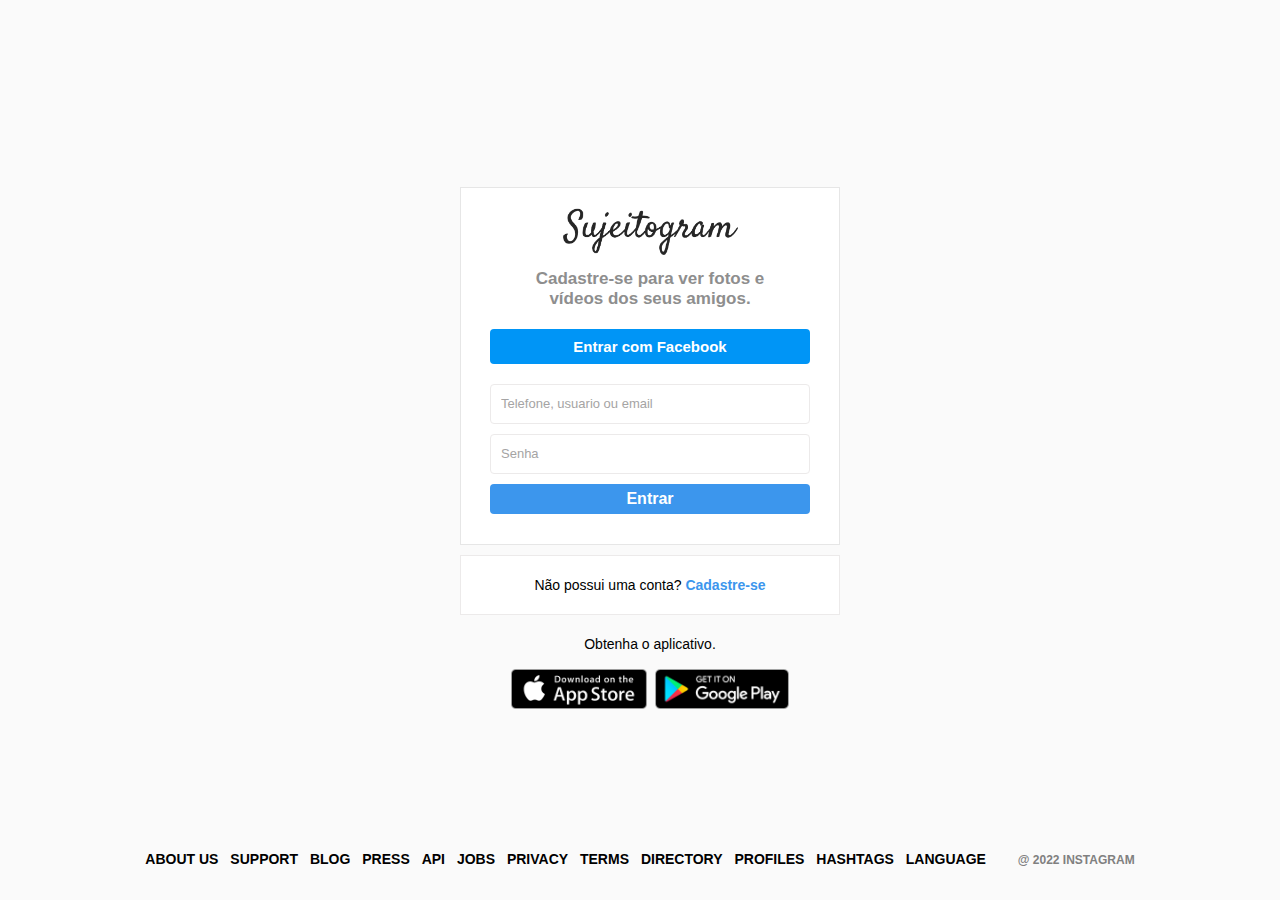
==== signup.html @ b693347c "pagina cadastro" ====
<!DOCTYPE html>
<html lang="pt-br">
  <head>
    <meta charset="UTF-8" />
    <meta http-equiv="X-UA-Compatible" content="IE=edge" />
    <meta name="viewport" content="width=device-width, initial-scale=1.0" />
    <link rel="stylesheet" href="style.css" />

    <title>Faça seu cadastro - Sujeitogram</title>
  </head>
  <body>
    <div id="wrapper">
      <!-- ARREA CONTAINER -->
      <div id="container-signup">
        <!-- AREA DIREITA -->
        <div class="column right">
          <div class="login-panel">
            <div class="logo">
              <img
                class="logo-img"
                src="assets/logo.png"
                alt="Logo do Sujeitogram"
              />
            </div>

            <div class="message">
              <span>Cadastre-se para ver fotos e vídeos dos seus amigos.</span>
            </div>

            <button class="cta-button">Entrar com Facebook</button>

            <form>
              <input
                placeholder="Telefone, usuario ou email"
                type="text"
                name="username"
              />
              <input placeholder="Senha" type="password" name="password" />

              <input type="submit" value="Entrar" />
            </form>
          </div>

          <div class="infobox">
            <p>Não possui uma conta? <a href="#">Cadastre-se</a></p>
          </div>

          <div class="get-app-panel">
            Obtenha o aplicativo.
            <div class="app-buttons">
              <a href="#">
                <img src="assets/appstore.png" alt="Baixe na AppStore" />
              </a>
              <a href="#">
                <img src="assets/googleplay.png" alt="Baixe na Googleplay" />
              </a>
            </div>
          </div>
        </div>
        <!-- FIM AREA DIREITA -->
      </div>
      <!-- FIM AREA CONTAINER -->

      <!-- RODAPE -->
      <footer>
        <div class="footer-inner">
          <a href="#">About us</a>
          <a href="#">Support</a>
          <a href="#">Blog</a>
          <a href="#">Press</a>
          <a href="#">API</a>
          <a href="#">Jobs</a>
          <a href="#">Privacy</a>
          <a href="#">Terms</a>
          <a href="#">Directory</a>
          <a href="#">Profiles</a>
          <a href="#">Hashtags</a>
          <a href="#">Language</a>
          <div class="text-small">@ 2022 Instagram</div>
        </div>
      </footer>
    </div>
  </body>
</html>
---- style.css ----
* {
  box-sizing: border-box;
  margin: 0;
  padding: 0;
}

a {
  color: #3c96ed;
  text-decoration: none;
}

body {
  background: #fafafa;
  height: 100%;
  width: 100%;
  margin: 0;
  padding: 0;
  font-family: Arial, Helvetica, sans-serif;
  font-size: 14px;
  line-height: 18px;
}

#wrapper {
  height: 100vh;
}

#container {
  margin: 0 auto;
  min-height: 100%;
  width: 800px;
  display: flex;
  align-items: center;
}

.column {
  flex-grow: 1;
  width: 50%;
}

.left {
  background-image: url("assets/main-foto.png");
  background-size: 450px;
  background-repeat: no-repeat;
  background-position: center;
  height: 600px;
  margin-bottom: 50px;
}

.right {
  padding-left: 20px;
}

.login-panel {
  background-color: #fff;
  border: 1px solid #e6e6e6;
  text-align: center;
  padding: 20px 0;
}

.logo-img {
  width: 175px;
}

form {
  display: flex;
  flex-direction: column;
  align-items: center;
  justify-content: center;
}

input[type="password"],
input[type="text"] {
  background-color: #ffffff;
  border: 1px solid rgb(236, 234, 234);
  height: 40px;
  border-radius: 4px;
  margin-top: 10px;
  padding: 10px;
  font-size: 13px;
  width: 320px;
  color: #000000;
}

input[type="password"]::placeholder,
input[type="text"]::placeholder {
  color: rgb(165, 164, 164);
}

input[type="password"]:focus,
input[type="text"]:focus {
  outline: 0;
  border: 1px solid #a1a1a1;
}

input[type="submit"] {
  width: 320px;
  margin-top: 10px;
  height: 30px;
  border: 0;
  background-color: #3c96ed;
  border-radius: 4px;
  color: #ffffff;
  font-size: 16px;
  font-weight: bold;
  margin-bottom: 10px;
  cursor: pointer;
}

.infobox {
  background-color: #fff;
  height: 60px;
  border: 1px solid rgb(236, 234, 234);
  margin: 10px auto 0;

  display: flex;
  justify-content: center;
  align-items: center;
}

.infobox p {
  user-select: none;
}

.infobox p a {
  font-weight: bold;
  user-select: none;
}

.get-app-panel {
  margin-top: 20px;
  text-align: center;
}

.app-buttons {
  margin-top: 16px;
}

.app-buttons img {
  height: 40px;
  padding: 0 2px;
}

footer {
  text-align: center;
  height: 50px;
  margin-top: -50px;
}

footer a {
  color: #000;
  text-transform: uppercase;
  font-weight: bold;
  margin-right: 8px;
}

.text-small {
  font-size: 12px;
  font-weight: bold;
  color: grey;
  text-transform: uppercase;
  padding-left: 20px;
  display: inline-block;
}

/* PAGINA SIGNUP */
#container-signup {
  margin: 0 auto;
  min-height: 100%;
  max-width: 400px;
  display: flex;
  align-items: center;
}

.message {
  margin: 10px 70px;
}

.message span {
  text-align: center;
  font-size: 17px;
  font-weight: bold;
  line-height: 20px;
  color: #8e8e8e;
}

.cta-button {
  width: 320px;
  margin: 10px 0;
  height: 35px;
  background-color: #0095f6;
  color: #ffffff;
  border: 0;
  border-radius: 4px;
  font-size: 15px;
  cursor: pointer;
  font-weight: bold;
}
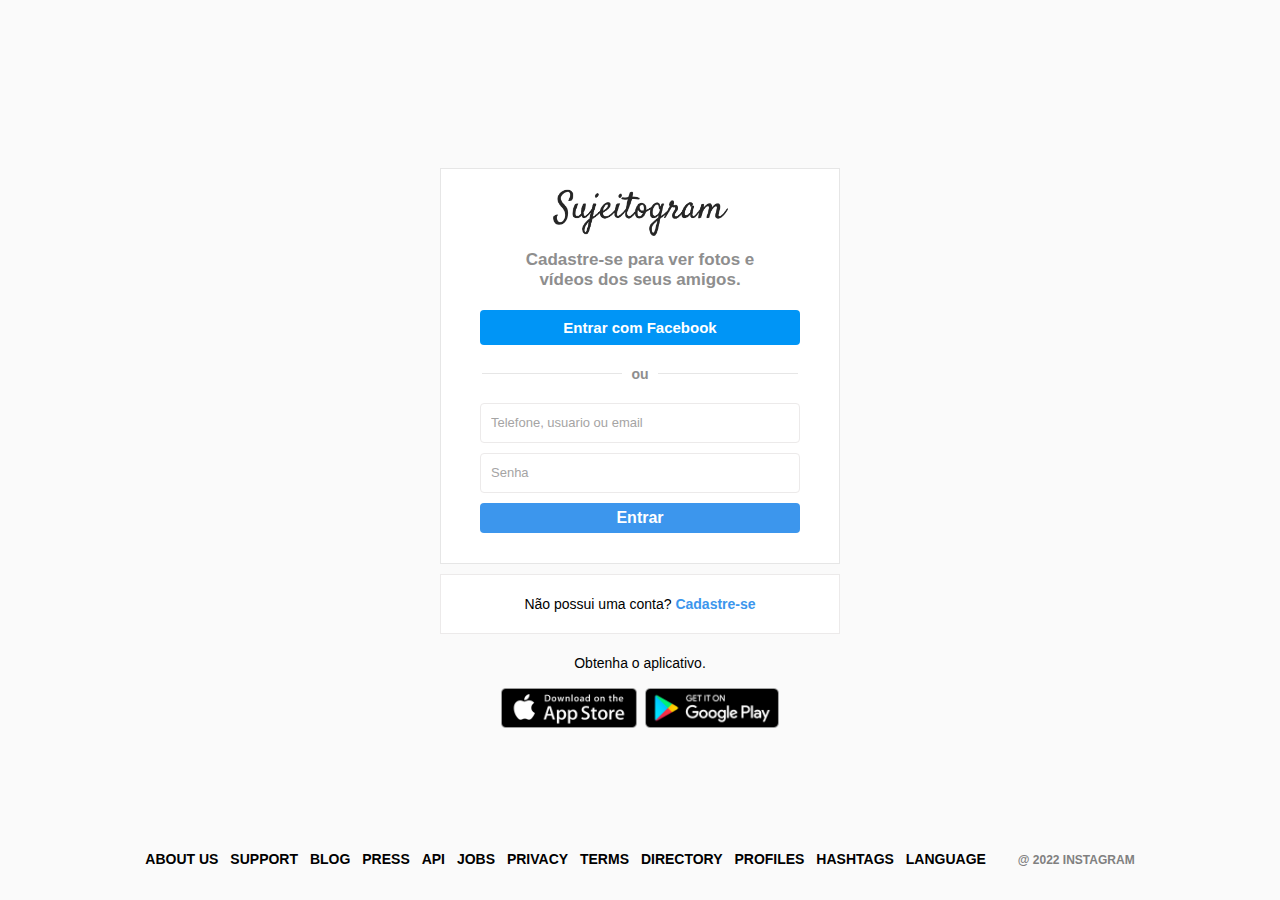
==== commit 39795789: "criando divisor" ====
--- a/signup.html
+++ b/signup.html
@@ -13,7 +13,7 @@
       <!-- ARREA CONTAINER -->
       <div id="container-signup">
         <!-- AREA DIREITA -->
-        <div class="column right">
+        <div class="column">
           <div class="login-panel">
             <div class="logo">
               <img
@@ -28,6 +28,12 @@
             </div>
 
             <button class="cta-button">Entrar com Facebook</button>
+
+            <div class="divisor-container">
+              <div class="line"></div>
+              <div class="divisor-tag">ou</div>
+              <div class="line"></div>
+            </div>
 
             <form>
               <input
--- a/style.css
+++ b/style.css
@@ -195,3 +195,23 @@
   cursor: pointer;
   font-weight: bold;
 }
+
+.divisor-container {
+  display: flex;
+  justify-content: center;
+  align-items: center;
+  margin: 10px 0;
+}
+
+.line {
+  height: 1px;
+  background-color: #e6e6e6;
+  width: 35%;
+}
+
+.divisor-tag {
+  font-weight: bold;
+  margin: 0 2.5%;
+  color: #8e8e8e;
+  user-select: none;
+}
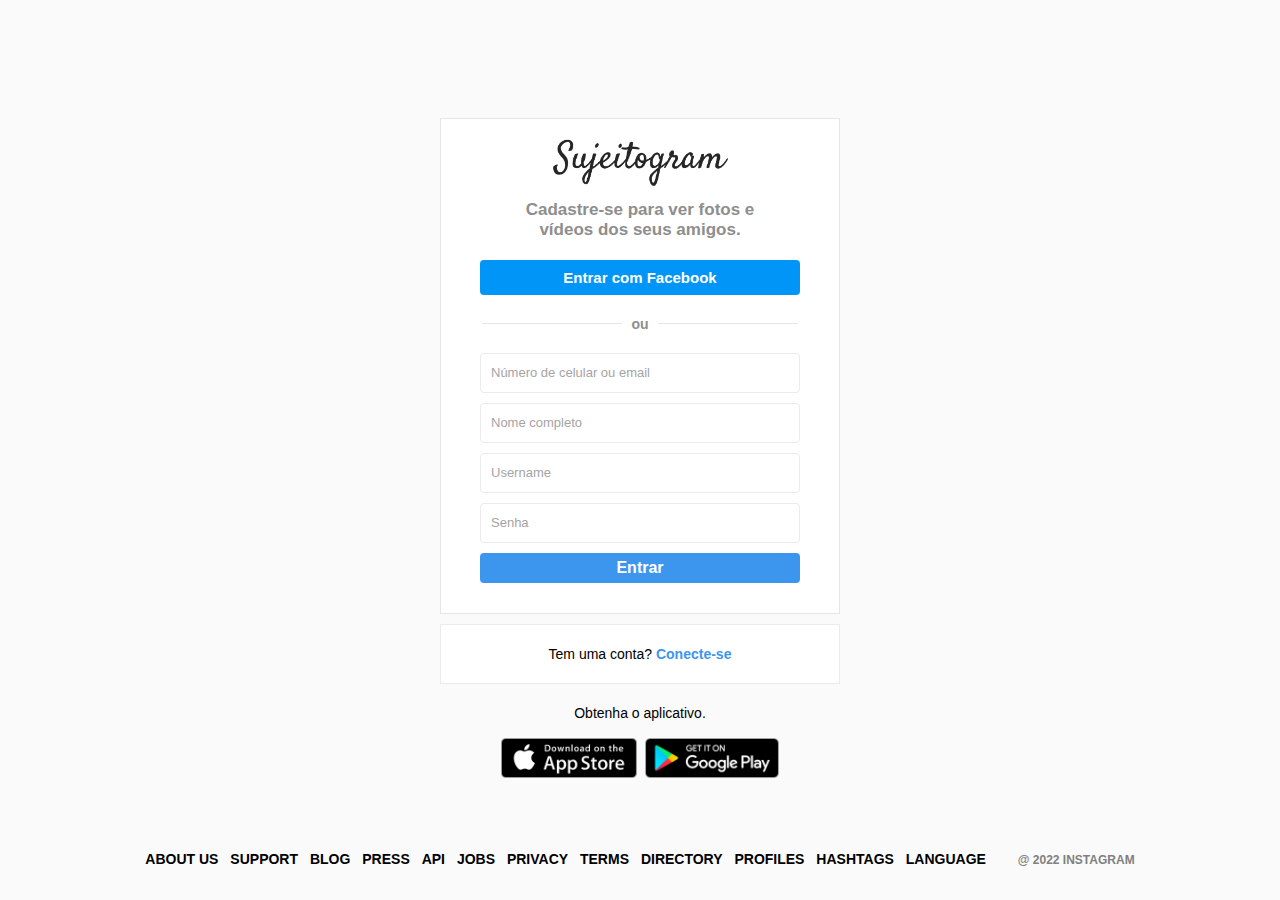
==== commit 3aab4b75: "input pagina cadastro" ====
--- a/signup.html
+++ b/signup.html
@@ -37,10 +37,12 @@
 
             <form>
               <input
-                placeholder="Telefone, usuario ou email"
+                placeholder="Número de celular ou email"
                 type="text"
-                name="username"
+                name="email"
               />
+              <input placeholder="Nome completo" type="text" name="name" />
+              <input placeholder="Username" type="text" name="username" />
               <input placeholder="Senha" type="password" name="password" />
 
               <input type="submit" value="Entrar" />
@@ -48,7 +50,7 @@
           </div>
 
           <div class="infobox">
-            <p>Não possui uma conta? <a href="#">Cadastre-se</a></p>
+            <p>Tem uma conta? <a href="index.html">Conecte-se</a></p>
           </div>
 
           <div class="get-app-panel">
